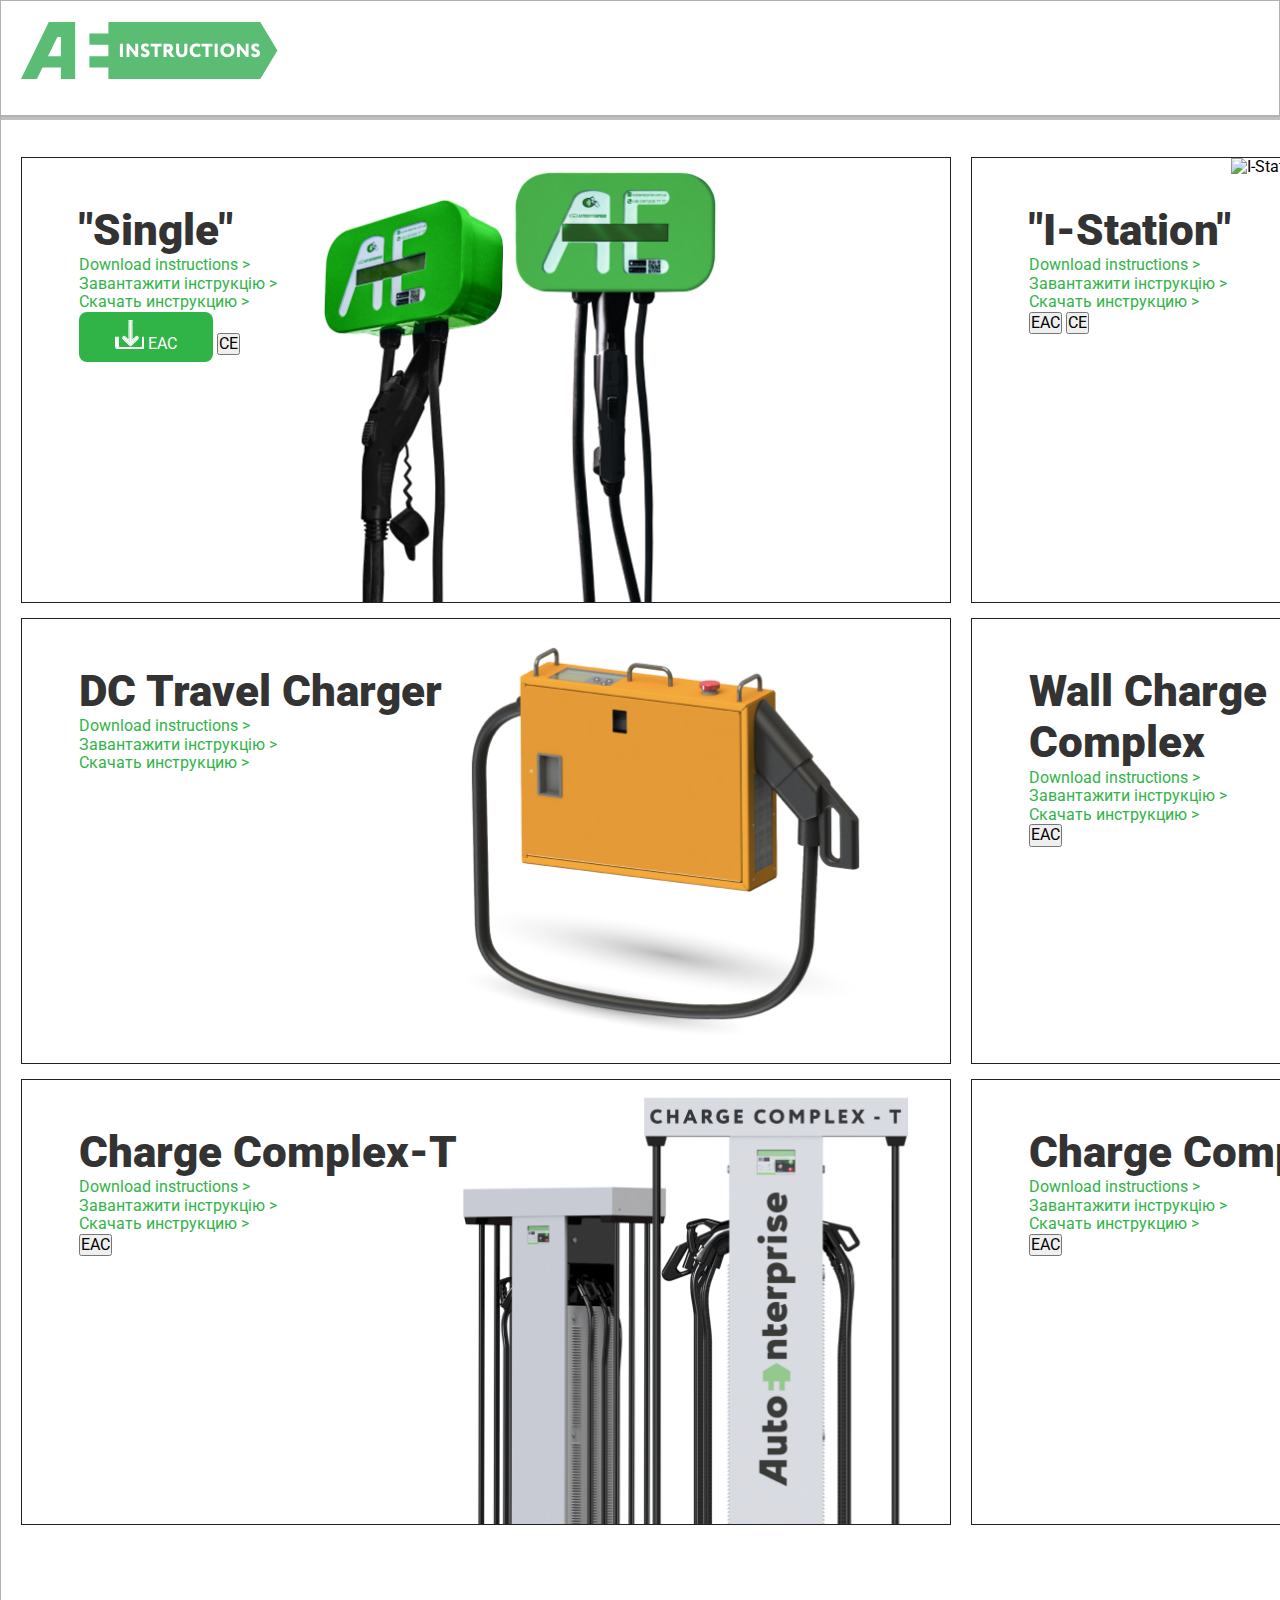
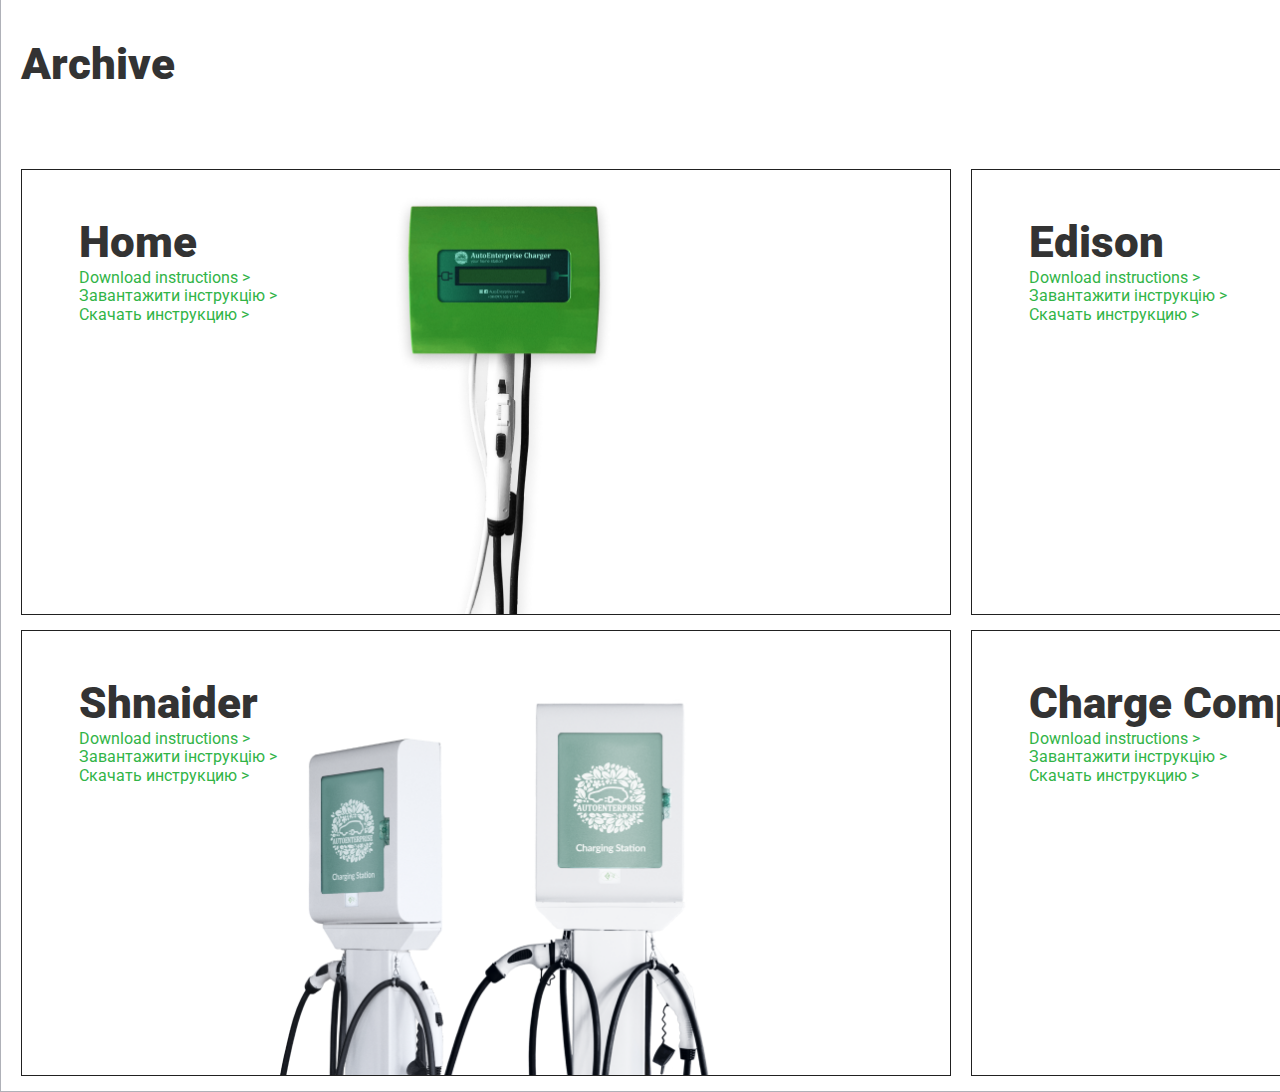
==== index.html @ 10f9f085 "grid of goods" ====
<!DOCTYPE html>
<html lang="en">

<head>
    <meta charset="UTF-8">
    <meta http-equiv="X-UA-Compatible" content="IE=edge">
    <meta name="viewport" content="width=device-width, initial-scale=1.0">
    <title>Document</title>
    <link 
        rel="stylesheet" 
        href="https://cdnjs.cloudflare.com/ajax/libs/modern-normalize/1.0.0/modern-normalize.css">
    <link 
        href="https://fonts.googleapis.com/css2?family=Roboto:wght@400;900&display=swap" 
        rel="stylesheet">
    <link rel="stylesheet" href="./css/styles.css">
<!--    <link rel="stylesheet" href="./css/main.min.css">-->
</head>

<body class="page">

    <!-- Шапка сайта -->
    <header class="header">
        <div class="container">
            <a href="./index.html" class="logo" aria-label="логотип компании">
                <img src="./images/logo.svg" alt="AE Logo">                
            </a>
        </div>
    </header>


    <main>
    <div class="container">
        <section class="products-section">
            <h1 class="product-title visually-hidden">Products</h1>
            <ul class="product-cards-list list">
                <li class="product-cards-link">
                    <div class="product-cards-content">
                        <h2 class="card-title">"Single"</h2>
                        <ul class="list">
                            <li><a href="" class="link">Download instructions > </a></li>
                            <li><a href="" class="link">Завантажити інструкцію > </a></li>
                            <li><a href="" class="link">Скачать инструкцию > </a></li>
                        </ul>
                        <button type="button" class="btn">
                            <svg class="download-svg">
                                <use href="./images/download.svg"></use>
                            </svg>
                            EAC
                        </button>
                        <button type="button">CE</button>
                    </div>
                    <img src="./images/single.png" alt="Single">
                </li>

                <li class="product-cards-link">
                    <div class="product-cards-content">
                        <h2 class="card-title">"I-Station"</h2>
                        <ul class="list">
                            <li><a href="" class="link">Download instructions > </a></li>
                            <li><a href="" class="link">Завантажити інструкцію > </a></li>
                            <li><a href="" class="link">Скачать инструкцию > </a></li>
                        </ul>
                        <button type="button">EAC</button>
                        <button type="button">CE</button>
                    </div>
                    <img src="./images/i-station.png" alt="I-Station">
                </li>

                <li class="product-cards-link">
                    <div class="product-cards-content">
                        <h2 class="card-title">DC Travel Charger</h2>
                        <ul class="list">
                            <li><a href="" class="link">Download instructions > </a></li>
                            <li><a href="" class="link">Завантажити інструкцію > </a></li>
                            <li><a href="" class="link">Скачать инструкцию > </a></li>
                        </ul>
                    </div>
                    <img src="./images/dc-travel-charger.png" alt="DC Travel Charger">                    
                </li>

                <li class="product-cards-link">
                    <div class="product-cards-content">
                        <h2 class="card-title">Wall Charge Complex</h2>
                        <ul class="list">
                            <li><a href="" class="link">Download instructions > </a></li>
                            <li><a href="" class="link">Завантажити інструкцію > </a></li>
                            <li><a href="" class="link">Скачать инструкцию > </a></li>
                        </ul>
                        <button type="button">EAC</button>
                    </div>
                    <img src="./images/wall-charge-complex.png" alt="Wall Charge Complex">
                </li>

                <li class="product-cards-link">
                    <div class="product-cards-content">
                        <h2 class="card-title">Charge Complex-T</h2>
                        <ul class="list">
                            <li><a href="" class="link">Download instructions > </a></li>
                            <li><a href="" class="link">Завантажити інструкцію > </a></li>
                            <li><a href="" class="link">Скачать инструкцию > </a></li>
                        </ul>
                        <button type="button">EAC</button>
                    </div>
                    <img src="./images/charge- complex-t.png" alt="Charge Complex-T">
                </li>

                <li class="product-cards-link">
                    <div class="product-cards-content">
                        <h2 class="card-title">Charge Complex-Y</h2>
                        <ul class="list">
                            <li><a href="" class="link">Download instructions > </a></li>
                            <li><a href="" class="link">Завантажити інструкцію > </a></li>
                            <li><a href="" class="link">Скачать инструкцию > </a></li>
                        </ul>
                        <button type="button">EAC</button>
                    </div>
                    <img src="./images/charge-complex-Y.png" alt="Charge Complex-Y">
                </li>
            </ul>
        </section> 

        <section>
            <h1 class="archive-title">Archive</h1>
            <ul class="product-cards-list list">
                <li class="product-cards-link">
                    <div class="product-cards-content">
                        <h2 class="card-title">Home</h2>
                        <ul class="list">
                            <li><a href="" class="link">Download instructions > </a></li>
                            <li><a href="" class="link">Завантажити інструкцію > </a></li>
                            <li><a href="" class="link">Скачать инструкцию > </a></li>
                        </ul>
                    </div>
                    <img src="./images/home.png" alt="Home">
                </li>
                
                <li class="product-cards-link">
                    <div class="product-cards-content">
                        <h2 class="card-title">Edison</h2>
                        <ul class="list">
                            <li><a href="" class="link">Download instructions > </a></li>
                            <li><a href="" class="link">Завантажити інструкцію > </a></li>
                            <li><a href="" class="link">Скачать инструкцию > </a></li>
                        </ul>
                    </div>
                    <img src="./images/edison.png" alt="Edison">
                </li>

                <li class="product-cards-link">
                    <div class="product-cards-content">
                        <h2 class="card-title">Shnaider</h2>
                        <ul class="list">
                            <li><a href="" class="link">Download instructions > </a></li>
                            <li><a href="" class="link">Завантажити інструкцію > </a></li>
                            <li><a href="" class="link">Скачать инструкцию > </a></li>
                        </ul>
                    </div>
                    <img src="./images/shnaider.png" alt="Shnaider">
                </li>
                
                <li class="product-cards-link">
                    <div class="product-cards-content">
                        <h2 class="card-title">Charge Complex-P</h2>
                        <ul class="list">
                            <li><a href="" class="link">Download instructions > </a></li>
                            <li><a href="" class="link">Завантажити інструкцію > </a></li>
                            <li><a href="" class="link">Скачать инструкцию > </a></li>
                        </ul>
                    </div>
                    <img src="./images/charge-complex-p.png" alt="Charge Complex-P">
                </li>
            </ul>
        </section>
    </div>
    </main>

    <!-- Футер -->
    <footer></footer>

</body>

</html>
---- css/styles.css ----
:root {
  --main-font: "Roboto", sans-serif;
  --main-text-color: #333333;
  --accent-color: #31b447;
}

*,
*::before,
*::after {
  margin: 0;
  padding: 0;
}

body {
  font-family: var(--main-font);
  font-style: normal;
}

.list {
  list-style: none;
}

.link {
  text-decoration: none;
  list-style: none;
  color: #31b447;
}

.container {
  width: 1920px;
  margin: 0 auto;
  border: 1px solid #afb1b8;
}

.header {
  display: flex;
  height: 116px;

  background: #ffffff;
  box-shadow: 0px 4px 0px rgba(0, 0, 0, 0.25);
}

.logo {
  display: block;
  margin-left: 20px;
  margin-top: 21px;
}

.products-section {
  margin-top: 40px;
}

.btn {
  background-color: #31b447;
  color: #ffffff;
  width: 134px;
  height: 50px;
  border-radius: 8px;
  border: 0px;
}

.download-svg {
  width: 29px;
  height: 29px;
  fill: #ffffff;
}

.visually-hidden {
  position: absolute;
  clip: rect(1px, 1px, 1px, 1px);
}

.product-cards-list {
  display: flex;
  flex-wrap: wrap;
}

.product-cards-link {
  display: flex;
  width: 930px;
  height: 446px;
  margin-left: 20px;
  margin-bottom: 15px;
  border: 1px solid #212121;
  box-sizing: border-box;
}

.archive-title {
  margin: 99px 20px 79px;
}

.product-title,
.archive-title,
.card-title {
  font-weight: 900;
  font-size: 44px;
  line-height: 1.17;
  color: var(--main-text-color);
}

.product-cards-content {
  margin-top: 47px;
  margin-left: 57px;
  margin-bottom: 24px;
}
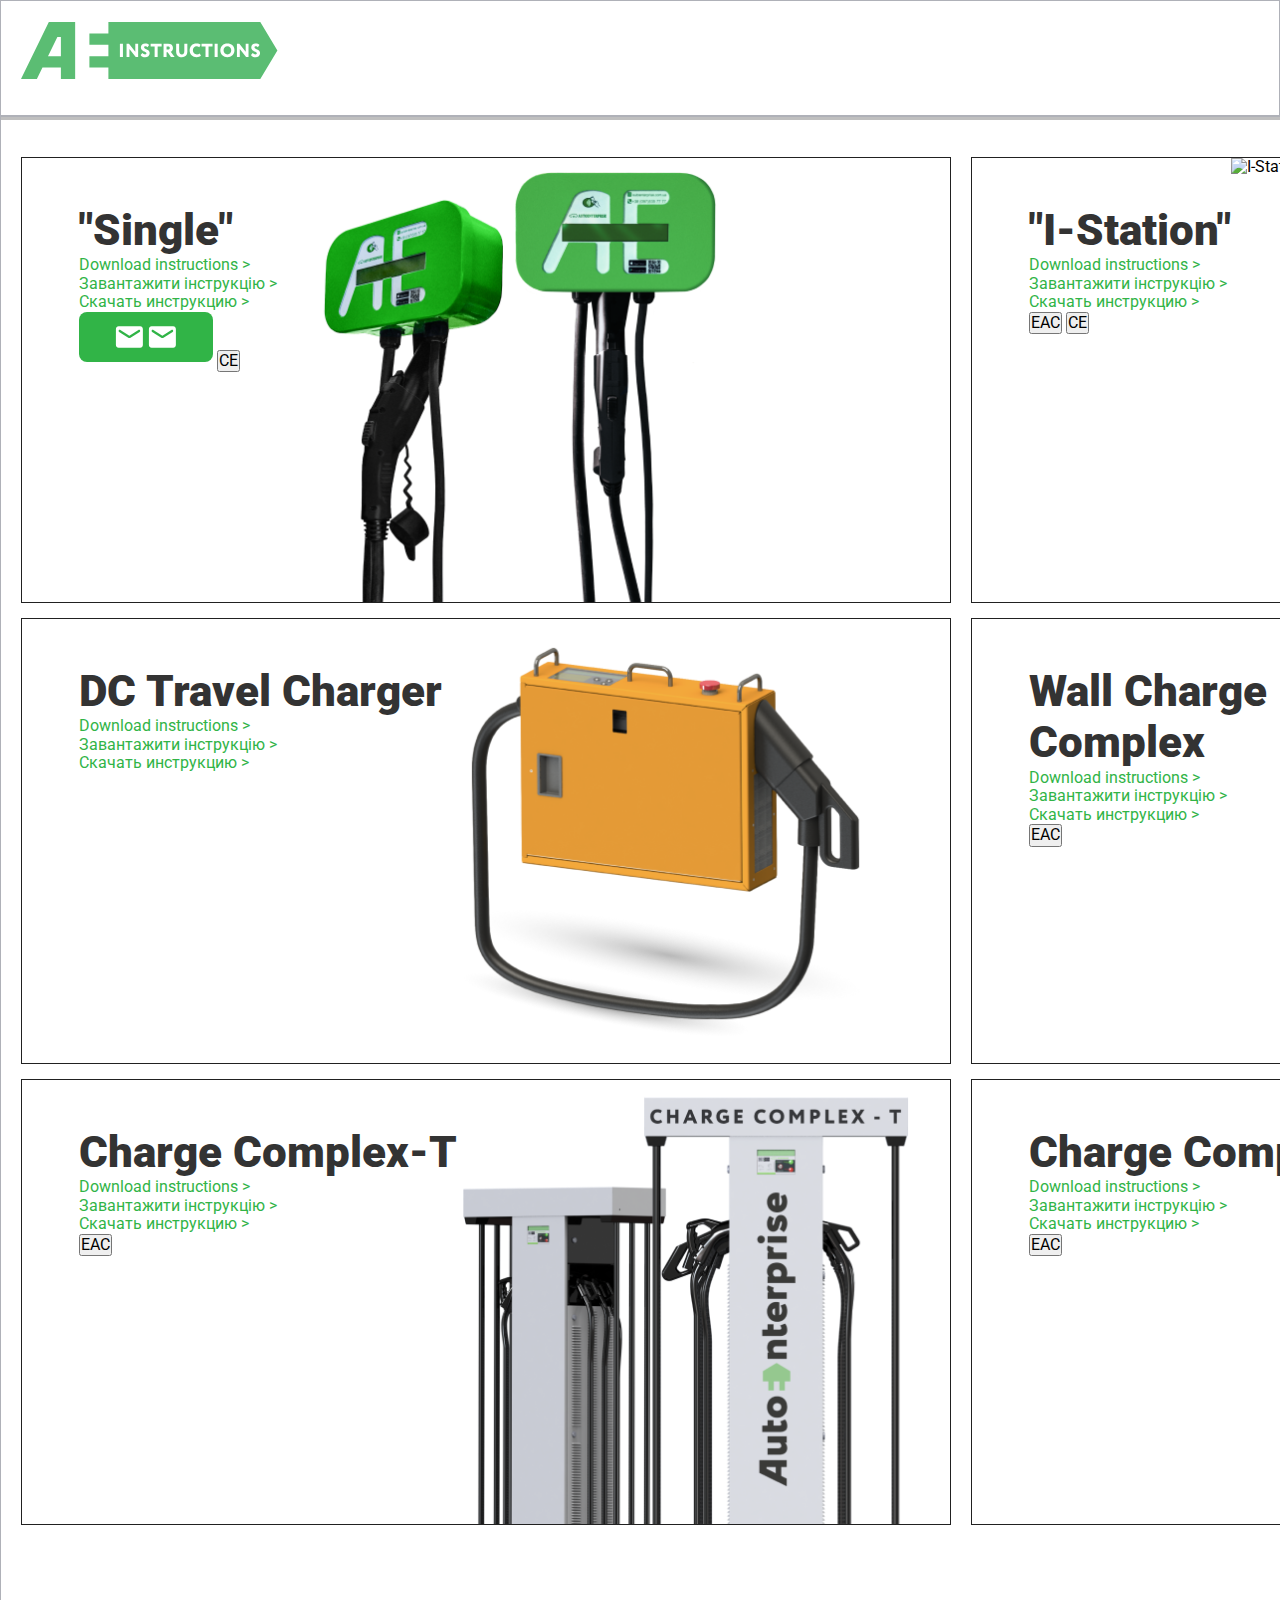
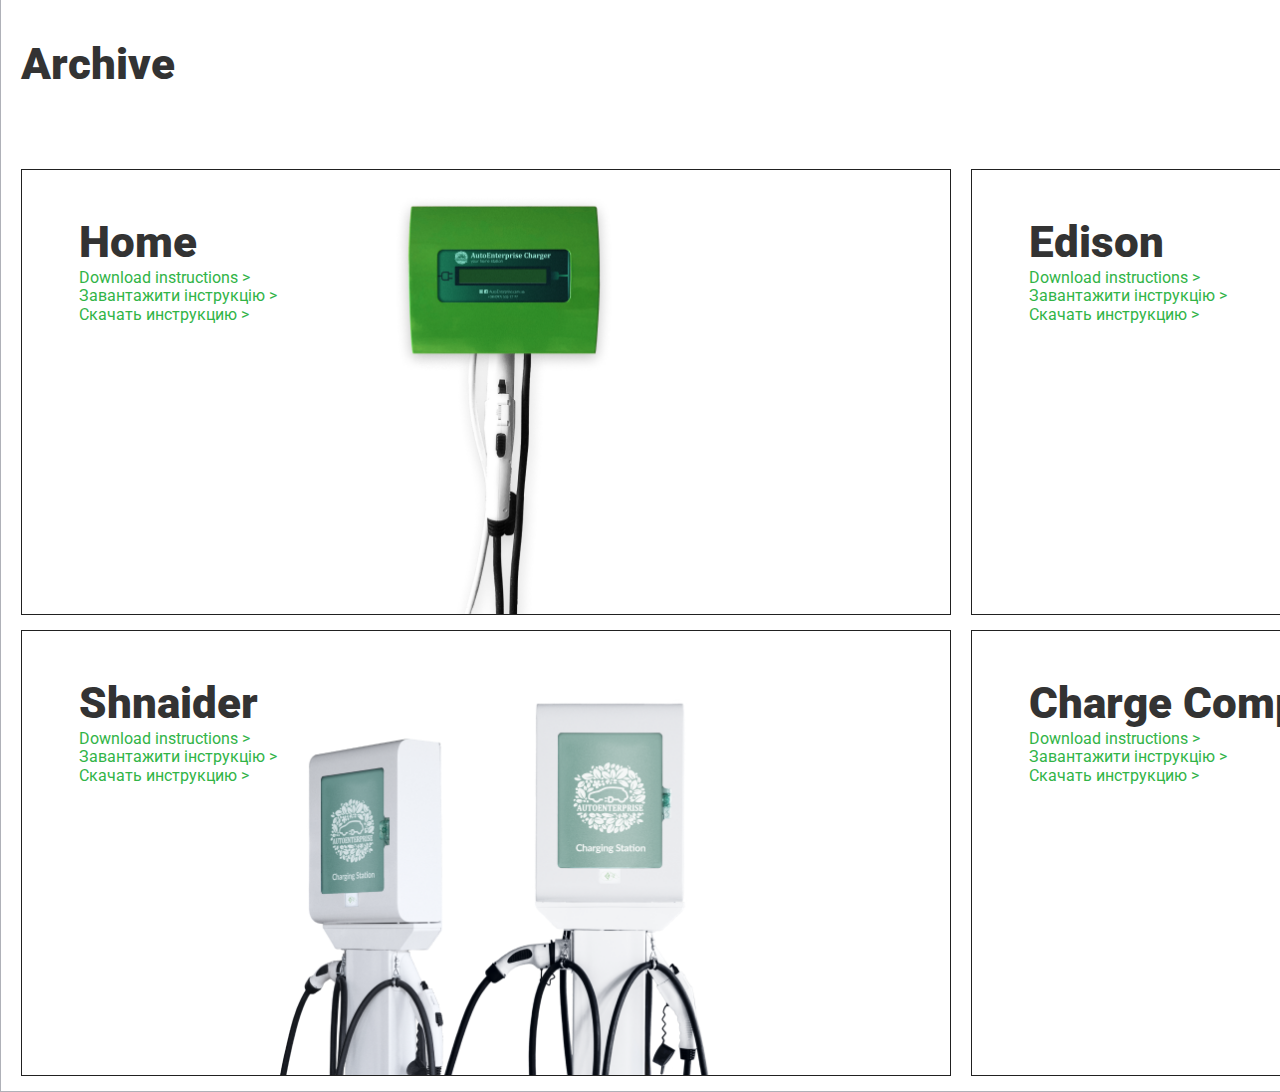
==== commit ab41baf8: "btns sprite" ====
--- a/index.html
+++ b/index.html
@@ -42,10 +42,12 @@
                             <li><a href="" class="link">Скачать инструкцию > </a></li>
                         </ul>
                         <button type="button" class="btn">
-                            <svg class="download-svg">
-                                <use href="./images/download.svg"></use>
+                            <svg width="29px" height="29px" class="modal-form-svg-icon">
+                                <use href="./images/sprite.svg#icon-mail"></use>
                             </svg>
-                            EAC
+                            <svg width="29px" height="29px" class="modal-form-svg-icon">
+                                <use href="./images/sprite.svg#icon-mail"></use>
+                            </svg>
                         </button>
                         <button type="button">CE</button>
                     </div>
--- a/css/styles.css
+++ b/css/styles.css
@@ -103,3 +103,10 @@
   margin-left: 57px;
   margin-bottom: 24px;
 }
+
+.modal-form-svg-icon {
+  margin-top: 25px;
+  fill: #ffffff;
+  transform: translateY(-50%);
+  transition: all 250ms cubic-bezier(0.4, 0, 0.2, 1);
+}
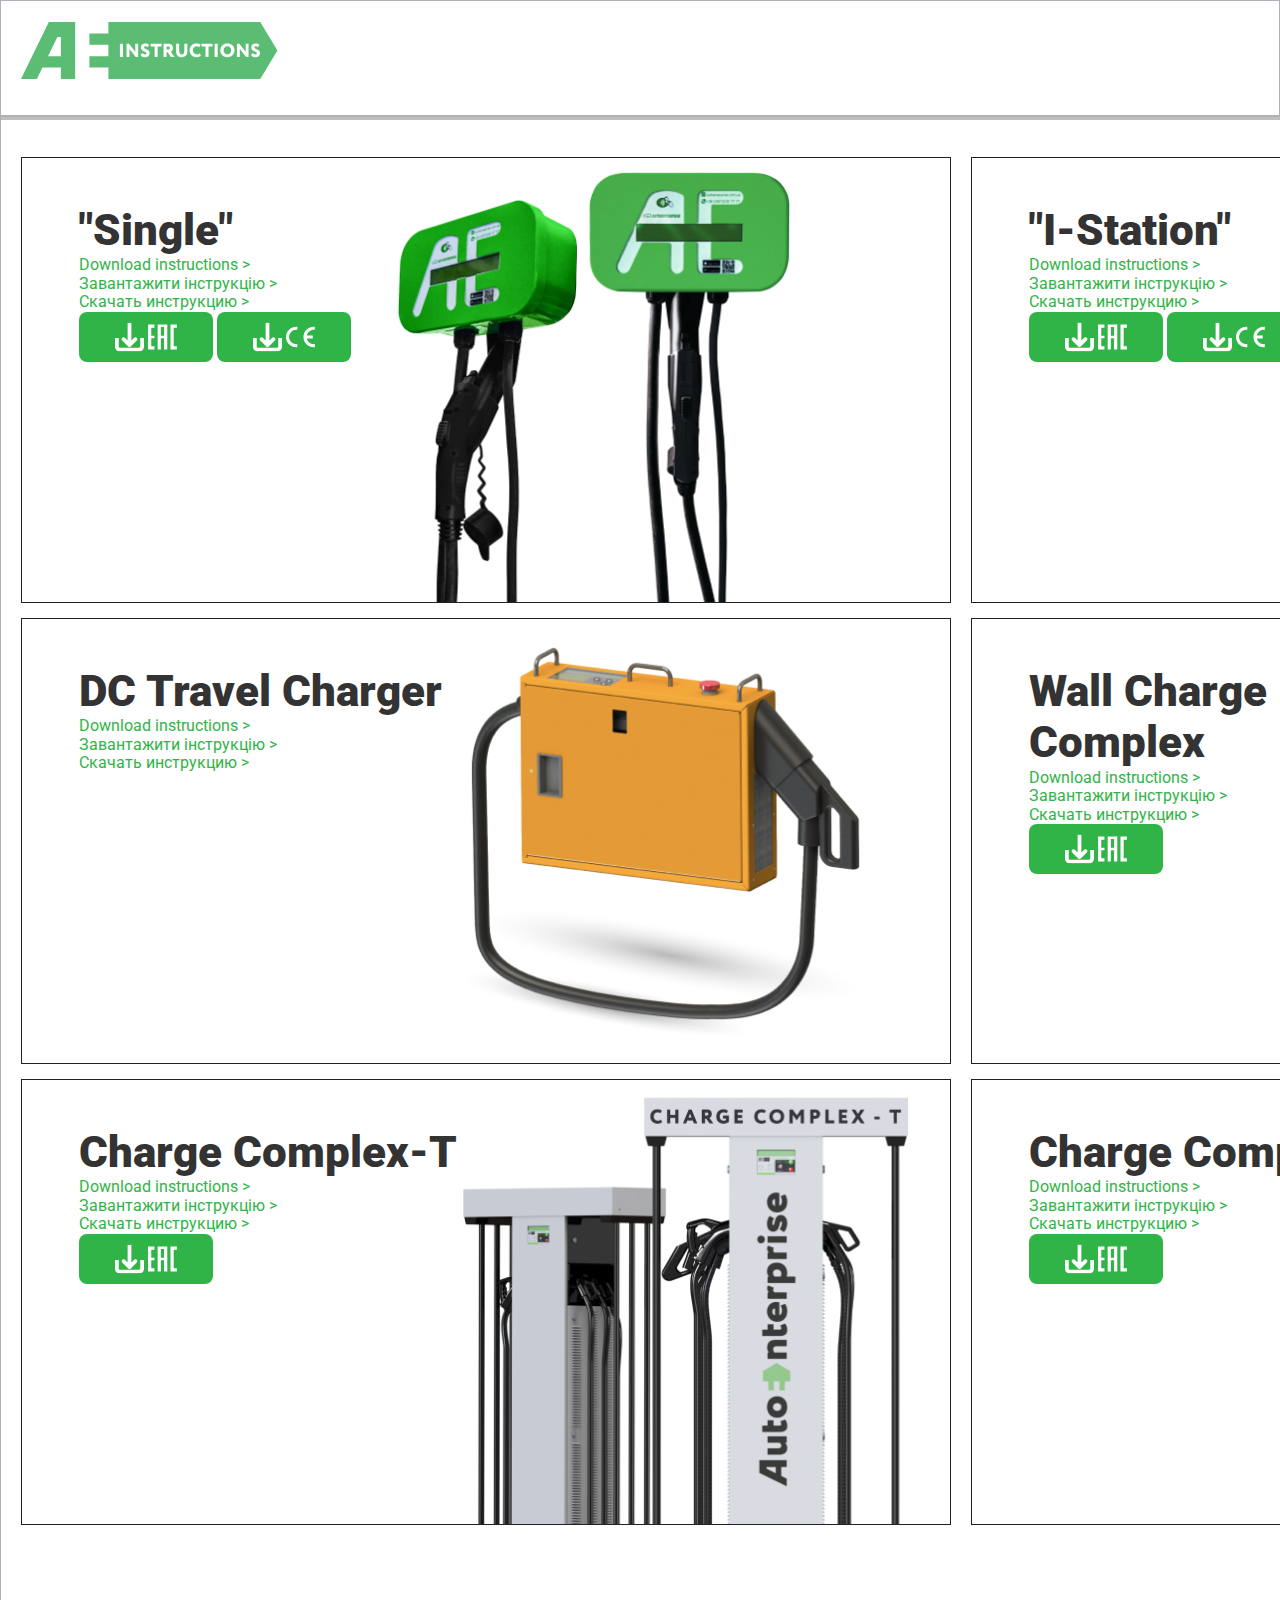
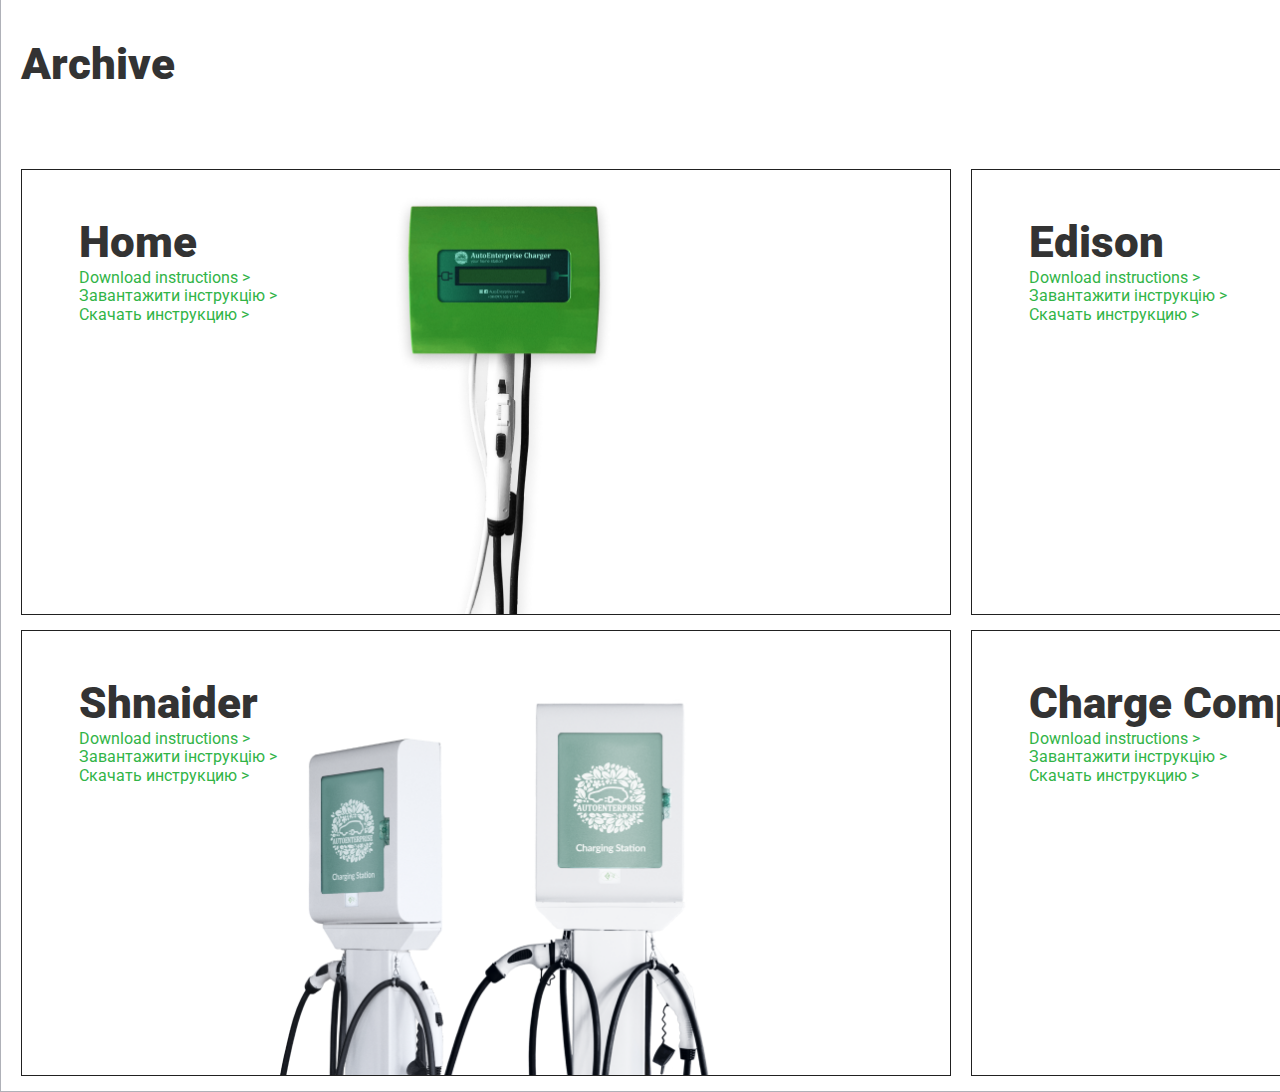
==== commit 56f31861: "add sprite" ====
--- a/index.html
+++ b/index.html
@@ -36,20 +36,29 @@
                 <li class="product-cards-link">
                     <div class="product-cards-content">
                         <h2 class="card-title">"Single"</h2>
+                        <div class="instructions-box">
                         <ul class="list">
-                            <li><a href="" class="link">Download instructions > </a></li>
-                            <li><a href="" class="link">Завантажити інструкцію > </a></li>
-                            <li><a href="" class="link">Скачать инструкцию > </a></li>
+                            <li><a href="" class="link instructions">Download instructions > </a></li>
+                            <li><a href="" class="link instructions">Завантажити інструкцію > </a></li>
+                            <li><a href="" class="link instructions">Скачать инструкцию > </a></li>
                         </ul>
-                        <button type="button" class="btn">
-                            <svg width="29px" height="29px" class="modal-form-svg-icon">
-                                <use href="./images/sprite.svg#icon-mail"></use>
-                            </svg>
-                            <svg width="29px" height="29px" class="modal-form-svg-icon">
-                                <use href="./images/sprite.svg#icon-mail"></use>
-                            </svg>
-                        </button>
-                        <button type="button">CE</button>
+                        </div>
+                        <button type="button" class="btn">
+                            <svg width="29px" height="29px" class="modal-form-svg-icon">
+                                <use href="./images/sprite2.svg#icon-download"></use>
+                            </svg>
+                            <svg width="29px" height="29px" class="modal-form-svg-icon">
+                                <use href="./images/sprite2.svg#icon-EAC"></use>
+                            </svg>                     
+                        </button>
+                        <button type="button" class="btn">
+                            <svg width="29px" height="29px" class="modal-form-svg-icon">
+                                <use href="./images/sprite2.svg#icon-download"></use>
+                            </svg>
+                            <svg width="29px" height="29px" class="modal-form-svg-icon">
+                                <use href="./images/sprite2.svg#icon-CE"></use>
+                            </svg>
+                        </button>
                     </div>
                     <img src="./images/single.png" alt="Single">
                 </li>
@@ -57,13 +66,29 @@
                 <li class="product-cards-link">
                     <div class="product-cards-content">
                         <h2 class="card-title">"I-Station"</h2>
-                        <ul class="list">
-                            <li><a href="" class="link">Download instructions > </a></li>
-                            <li><a href="" class="link">Завантажити інструкцію > </a></li>
-                            <li><a href="" class="link">Скачать инструкцию > </a></li>
-                        </ul>
-                        <button type="button">EAC</button>
-                        <button type="button">CE</button>
+                        <div class="instructions-box">
+                            <ul class="list">
+                                <li><a href="" class="link instructions">Download instructions > </a></li>
+                                <li><a href="" class="link instructions">Завантажити інструкцію > </a></li>
+                                <li><a href="" class="link instructions">Скачать инструкцию > </a></li>
+                            </ul>
+                        </div>
+                        <button type="button" class="btn">
+                            <svg width="29px" height="29px" class="modal-form-svg-icon">
+                                <use href="./images/sprite2.svg#icon-download"></use>
+                            </svg>
+                            <svg width="29px" height="29px" class="modal-form-svg-icon">
+                                <use href="./images/sprite2.svg#icon-EAC"></use>
+                            </svg>
+                        </button>
+                        <button type="button" class="btn">
+                            <svg width="29px" height="29px" class="modal-form-svg-icon">
+                                <use href="./images/sprite2.svg#icon-download"></use>
+                            </svg>
+                            <svg width="29px" height="29px" class="modal-form-svg-icon">
+                                <use href="./images/sprite2.svg#icon-CE"></use>
+                            </svg>
+                        </button>
                     </div>
                     <img src="./images/i-station.png" alt="I-Station">
                 </li>
@@ -71,11 +96,13 @@
                 <li class="product-cards-link">
                     <div class="product-cards-content">
                         <h2 class="card-title">DC Travel Charger</h2>
-                        <ul class="list">
-                            <li><a href="" class="link">Download instructions > </a></li>
-                            <li><a href="" class="link">Завантажити інструкцію > </a></li>
-                            <li><a href="" class="link">Скачать инструкцию > </a></li>
-                        </ul>
+                        <div class="instructions-box">
+                            <ul class="list">
+                                <li><a href="" class="link instructions">Download instructions > </a></li>
+                                <li><a href="" class="link instructions">Завантажити інструкцію > </a></li>
+                                <li><a href="" class="link instructions">Скачать инструкцию > </a></li>
+                            </ul>
+                        </div>                        
                     </div>
                     <img src="./images/dc-travel-charger.png" alt="DC Travel Charger">                    
                 </li>
@@ -83,12 +110,28 @@
                 <li class="product-cards-link">
                     <div class="product-cards-content">
                         <h2 class="card-title">Wall Charge Complex</h2>
-                        <ul class="list">
-                            <li><a href="" class="link">Download instructions > </a></li>
-                            <li><a href="" class="link">Завантажити інструкцію > </a></li>
-                            <li><a href="" class="link">Скачать инструкцию > </a></li>
-                        </ul>
-                        <button type="button">EAC</button>
+                        <div class="instructions-box">
+                            <ul class="list">
+                                <li><a href="" class="link instructions">Download instructions > </a></li>
+                                <li><a href="" class="link instructions">Завантажити інструкцію > </a></li>
+                                <li><a href="" class="link instructions">Скачать инструкцию > </a></li>
+                            </ul>
+                        </div>
+                        <button type="button" class="btn">
+                            <svg width="29px" height="29px" class="modal-form-svg-icon">
+                                <use href="./images/sprite2.svg#icon-download"></use>
+                            </svg>
+                            <svg width="29px" height="29px" class="modal-form-svg-icon">
+                                <use href="./images/sprite2.svg#icon-EAC"></use>
+                            </svg>
+                            <!--<svg class="download-svg btn-svg">
+                                                        <use href="./images/download.svg"></use>
+                                                    </svg>
+                                                    <svg class="EAC-svg btn-svg">
+                                                        <use href="./images/EAC.svg"></use>
+                                                    </svg>
+                            EAC -->
+                        </button>
                     </div>
                     <img src="./images/wall-charge-complex.png" alt="Wall Charge Complex">
                 </li>
@@ -96,12 +139,21 @@
                 <li class="product-cards-link">
                     <div class="product-cards-content">
                         <h2 class="card-title">Charge Complex-T</h2>
-                        <ul class="list">
-                            <li><a href="" class="link">Download instructions > </a></li>
-                            <li><a href="" class="link">Завантажити інструкцію > </a></li>
-                            <li><a href="" class="link">Скачать инструкцию > </a></li>
-                        </ul>
-                        <button type="button">EAC</button>
+                        <div class="instructions-box">
+                            <ul class="list">
+                                <li><a href="" class="link instructions">Download instructions > </a></li>
+                                <li><a href="" class="link instructions">Завантажити інструкцію > </a></li>
+                                <li><a href="" class="link instructions">Скачать инструкцию > </a></li>
+                            </ul>
+                        </div>
+                        <button type="button" class="btn">
+                            <svg width="29px" height="29px" class="modal-form-svg-icon">
+                                <use href="./images/sprite2.svg#icon-download"></use>
+                            </svg>
+                            <svg width="29px" height="29px" class="modal-form-svg-icon">
+                                <use href="./images/sprite2.svg#icon-EAC"></use>
+                            </svg>
+                        </button>
                     </div>
                     <img src="./images/charge- complex-t.png" alt="Charge Complex-T">
                 </li>
@@ -109,12 +161,21 @@
                 <li class="product-cards-link">
                     <div class="product-cards-content">
                         <h2 class="card-title">Charge Complex-Y</h2>
-                        <ul class="list">
-                            <li><a href="" class="link">Download instructions > </a></li>
-                            <li><a href="" class="link">Завантажити інструкцію > </a></li>
-                            <li><a href="" class="link">Скачать инструкцию > </a></li>
-                        </ul>
-                        <button type="button">EAC</button>
+                        <div class="instructions-box">
+                            <ul class="list">
+                                <li><a href="" class="link instructions">Download instructions > </a></li>
+                                <li><a href="" class="link instructions">Завантажити інструкцію > </a></li>
+                                <li><a href="" class="link instructions">Скачать инструкцию > </a></li>
+                            </ul>
+                        </div>
+                        <button type="button" class="btn">
+                            <svg width="29px" height="29px" class="modal-form-svg-icon">
+                                <use href="./images/sprite2.svg#icon-download"></use>
+                            </svg>
+                            <svg width="29px" height="29px" class="modal-form-svg-icon">
+                                <use href="./images/sprite2.svg#icon-EAC"></use>
+                            </svg>
+                        </button>
                     </div>
                     <img src="./images/charge-complex-Y.png" alt="Charge Complex-Y">
                 </li>
@@ -127,11 +188,13 @@
                 <li class="product-cards-link">
                     <div class="product-cards-content">
                         <h2 class="card-title">Home</h2>
-                        <ul class="list">
-                            <li><a href="" class="link">Download instructions > </a></li>
-                            <li><a href="" class="link">Завантажити інструкцію > </a></li>
-                            <li><a href="" class="link">Скачать инструкцию > </a></li>
-                        </ul>
+                        <div class="instructions-archive-box">
+                            <ul class="list">
+                                <li><a href="" class="link instructions">Download instructions > </a></li>
+                                <li><a href="" class="link instructions">Завантажити інструкцію > </a></li>
+                                <li><a href="" class="link instructions">Скачать инструкцию > </a></li>
+                            </ul>
+                        </div>                   
                     </div>
                     <img src="./images/home.png" alt="Home">
                 </li>
@@ -139,11 +202,13 @@
                 <li class="product-cards-link">
                     <div class="product-cards-content">
                         <h2 class="card-title">Edison</h2>
-                        <ul class="list">
-                            <li><a href="" class="link">Download instructions > </a></li>
-                            <li><a href="" class="link">Завантажити інструкцію > </a></li>
-                            <li><a href="" class="link">Скачать инструкцию > </a></li>
-                        </ul>
+                        <div class="instructions-archive-box">
+                            <ul class="list">
+                                <li><a href="" class="link instructions">Download instructions > </a></li>
+                                <li><a href="" class="link instructions">Завантажити інструкцію > </a></li>
+                                <li><a href="" class="link instructions">Скачать инструкцию > </a></li>
+                            </ul>
+                        </div>
                     </div>
                     <img src="./images/edison.png" alt="Edison">
                 </li>
@@ -151,11 +216,13 @@
                 <li class="product-cards-link">
                     <div class="product-cards-content">
                         <h2 class="card-title">Shnaider</h2>
-                        <ul class="list">
-                            <li><a href="" class="link">Download instructions > </a></li>
-                            <li><a href="" class="link">Завантажити інструкцію > </a></li>
-                            <li><a href="" class="link">Скачать инструкцию > </a></li>
-                        </ul>
+                        <div class="instructions-archive-box">
+                            <ul class="list">
+                                <li><a href="" class="link instructions">Download instructions > </a></li>
+                                <li><a href="" class="link instructions">Завантажити інструкцію > </a></li>
+                                <li><a href="" class="link instructions">Скачать инструкцию > </a></li>
+                            </ul>
+                        </div>
                     </div>
                     <img src="./images/shnaider.png" alt="Shnaider">
                 </li>
@@ -163,11 +230,13 @@
                 <li class="product-cards-link">
                     <div class="product-cards-content">
                         <h2 class="card-title">Charge Complex-P</h2>
-                        <ul class="list">
-                            <li><a href="" class="link">Download instructions > </a></li>
-                            <li><a href="" class="link">Завантажити інструкцію > </a></li>
-                            <li><a href="" class="link">Скачать инструкцию > </a></li>
-                        </ul>
+                        <div class="instructions-archive-box">
+                            <ul class="list">
+                                <li><a href="" class="link instructions">Download instructions > </a></li>
+                                <li><a href="" class="link instructions">Завантажити інструкцію > </a></li>
+                                <li><a href="" class="link instructions">Скачать инструкцию > </a></li>
+                            </ul>
+                        </div>
                     </div>
                     <img src="./images/charge-complex-p.png" alt="Charge Complex-P">
                 </li>
